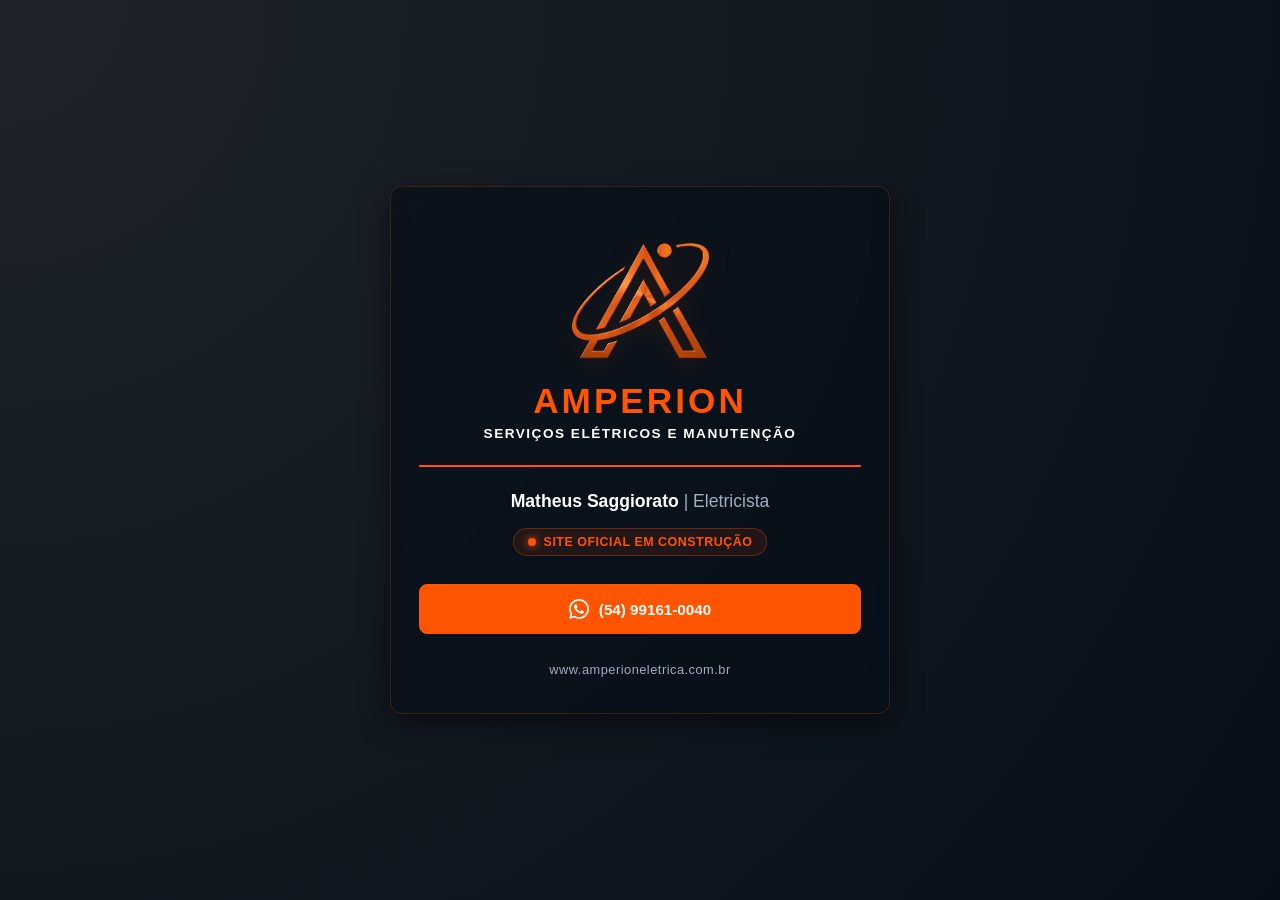
==== index.html @ 1100e110 "first commit" ====
<!DOCTYPE html>
<html lang="pt-BR">
<head>
  <meta charset="UTF-8">
  <meta name="viewport" content="width=device-width, initial-scale=1.0">
  <title>Amperion | Serviços Elétricos e Manutenção</title>
  
  <!-- SEO e Meta Tags -->
  <meta name="description" content="Amperion Serviços Elétricos e Manutenção. Atendimento residencial, predial e comercial por Matheus Saggiorato.">
  <meta property="og:title" content="Amperion Serviços Elétricos e Manutenção">
  <meta property="og:description" content="Site em desenvolvimento. Entre em contato diretamente pelo WhatsApp para orçamentos e atendimentos.">
  <meta property="og:type" content="website">
  <meta property="og:url" content="https://amperioneletrica.com.br">

  <!-- Prevenção de Cache -->
  <meta http-equiv="Cache-Control" content="no-cache, no-store, must-revalidate">
  <meta http-equiv="Pragma" content="no-cache">
  <meta http-equiv="Expires" content="0">

  <link rel="icon" href="assets/images/favicon.ico" type="image/x-icon">

  <style>
    :root {
      --primary-orange: #ff5500;
      --bg-gradient-start: #1f242a;
      --bg-gradient-end: #060f19;
      --text-white: #ffffff;
      --text-muted: #a0aec0;
      --card-border: rgba(255, 85, 0, 0.2);
    }

    * {
      box-sizing: border-box;
      margin: 0;
      padding: 0;
      font-family: -apple-system, BlinkMacSystemFont, "Segoe UI", Roboto, Helvetica, Arial, sans-serif;
    }

    body {
      background: radial-gradient(circle at 0% 0%, var(--bg-gradient-start), var(--bg-gradient-end));
      color: var(--text-white);
      min-height: 100vh;
      display: flex;
      justify-content: center;
      align-items: center;
      padding: 20px;
    }

    .card-container {
      width: 100%;
      max-width: 500px;
      background-color: rgba(6, 15, 25, 0.7);
      border: 1px solid var(--card-border);
      border-radius: 12px;
      padding: 36px 28px;
      text-align: center;
      box-shadow: 0 10px 30px rgba(0, 0, 0, 0.5);
      backdrop-filter: blur(8px);
    }

    /* Marca / Logotipo */
    .brand-header {
      display: flex;
      flex-direction: column;
      align-items: center;
    }

    .logo-img {
      max-width: 160px;
      width: 100%;
      height: auto;
      margin-bottom: 12px;
      filter: drop-shadow(0 4px 12px rgba(255, 85, 0, 0.15));
    }

    .brand-title {
      font-size: 2.2rem;
      font-weight: 800;
      color: var(--primary-orange);
      letter-spacing: 3px;
      line-height: 1.1;
    }

    .brand-subtitle {
      font-size: 0.85rem;
      font-weight: 700;
      color: var(--text-white);
      letter-spacing: 1.5px;
      margin-top: 6px;
    }

    /* Divisor */
    .divider {
      border: none;
      height: 2px;
      background-color: var(--primary-orange);
      margin: 24px 0;
    }

    /* Informações do Profissional */
    .engineer-name {
      font-size: 1.1rem;
      font-weight: 600;
      color: var(--text-white);
      margin-bottom: 16px;
    }

    .engineer-name .role {
      color: var(--text-muted);
      font-weight: 400;
    }

    /* Status Badge com Animação */
    .status-badge {
      display: inline-flex;
      align-items: center;
      gap: 8px;
      background-color: rgba(255, 85, 0, 0.1);
      border: 1px solid rgba(255, 85, 0, 0.3);
      color: var(--primary-orange);
      font-size: 0.78rem;
      font-weight: 600;
      padding: 6px 14px;
      border-radius: 20px;
      margin-bottom: 28px;
      text-transform: uppercase;
      letter-spacing: 0.5px;
    }

    .status-dot {
      width: 8px;
      height: 8px;
      background-color: var(--primary-orange);
      border-radius: 50%;
      box-shadow: 0 0 8px var(--primary-orange);
      animation: pulse 1.8s infinite;
    }

    @keyframes pulse {
      0% { opacity: 0.4; transform: scale(0.9); }
      50% { opacity: 1; transform: scale(1.2); }
      100% { opacity: 0.4; transform: scale(0.9); }
    }

    /* Botões de Ação */
    .actions {
      display: flex;
      flex-direction: column;
      gap: 12px;
    }

    .btn {
      display: flex;
      align-items: center;
      justify-content: center;
      gap: 10px;
      width: 100%;
      padding: 14px 16px;
      border-radius: 8px;
      font-size: 0.95rem;
      font-weight: 600;
      text-decoration: none;
      transition: transform 0.15s ease, background-color 0.2s ease, border-color 0.2s ease;
    }

    .btn:active {
      transform: scale(0.98);
    }

    .btn-whatsapp {
      background-color: var(--primary-orange);
      color: var(--text-white);
      border: 1px solid var(--primary-orange);
    }

    .btn-whatsapp:hover {
      background-color: #e04b00;
      border-color: #e04b00;
    }

    .btn-secondary {
      background-color: rgba(255, 255, 255, 0.05);
      color: var(--text-white);
      border: 1px solid rgba(255, 255, 255, 0.15);
    }

    .btn-secondary:hover {
      background-color: rgba(255, 255, 255, 0.1);
      border-color: rgba(255, 255, 255, 0.3);
    }

    /* Rodapé */
    footer {
      margin-top: 28px;
      font-size: 0.8rem;
      color: var(--text-muted);
      letter-spacing: 0.5px;
    }
  </style>
</head>
<body>

  <main class="card-container">
    <!-- Logotipo / Imagem da Marca -->
    <header class="brand-header">
      <img src="assets/images/logo-web.webp" alt="Amperion Serviços Elétricos e Manutenção" class="logo-img" onerror="this.style.display='none'">
      <h1 class="brand-title">AMPERION</h1>
      <p class="brand-subtitle">SERVIÇOS ELÉTRICOS E MANUTENÇÃO</p>
    </header>

    <hr class="divider">

    <!-- Informações do Profissional -->
    <section class="info-section">
      <p class="engineer-name">Matheus Saggiorato <span class="role">| Eletricista</span></p>
      
      <!-- Status Badge -->
      <div class="status-badge">
        <span class="status-dot"></span>
        Site oficial em construção
      </div>

      <!-- Botões de Ação Direta -->
      <div class="actions">
        <a href="https://wa.me/5554991610040?text=Ol%C3%A1!%20Vim%20pelo%20site%20e%20gostaria%20de%20solicitar%20um%20or%C3%A7amento." class="btn btn-whatsapp" target="_blank" rel="noopener noreferrer">
          <svg width="20" height="20" viewBox="0 0 24 24" fill="currentColor"><path d="M.057 24l1.687-6.163c-1.041-1.804-1.588-3.849-1.587-5.946.003-6.556 5.338-11.891 11.893-11.891 3.181.001 6.167 1.24 8.413 3.488 2.245 2.248 3.481 5.236 3.48 8.414-.003 6.557-5.338 11.892-11.893 11.892-1.99-.001-3.951-.5-5.688-1.448l-6.305 1.654zm6.597-3.807c1.676.995 3.276 1.591 5.392 1.592 5.448 0 9.886-4.434 9.889-9.885.002-5.462-4.415-9.89-9.881-9.892-5.452 0-9.887 4.434-9.889 9.884-.001 2.225.651 3.891 1.746 5.634l-.999 3.648 3.742-.981zm11.387-5.464c-.074-.124-.272-.198-.57-.347-.297-.149-1.758-.868-2.031-.967-.272-.099-.47-.149-.669.149-.198.297-.768.967-.941 1.165-.173.198-.347.223-.644.074-.297-.149-1.255-.462-2.39-1.475-.883-.788-1.48-1.761-1.653-2.059-.173-.297-.018-.458.13-.606.134-.133.297-.347.446-.521.151-.172.2-.296.3-.495.099-.198.05-.372-.025-.521-.075-.148-.669-1.611-.916-2.206-.242-.579-.487-.501-.669-.51l-.57-.01c-.198 0-.52.074-.792.372s-1.04 1.016-1.04 2.479 1.065 2.876 1.213 3.074c.149.198 2.095 3.2 5.076 4.487.709.306 1.263.489 1.694.626.712.226 1.36.194 1.872.118.571-.085 1.758-.719 2.006-1.413.248-.695.248-1.29.173-1.414z"/></svg>
          (54) 99161-0040
        </a>
      </div>
    </section>

    <!-- Rodapé -->
    <footer>
      <p>www.amperioneletrica.com.br</p>
    </footer>
  </main>

</body>
</html>
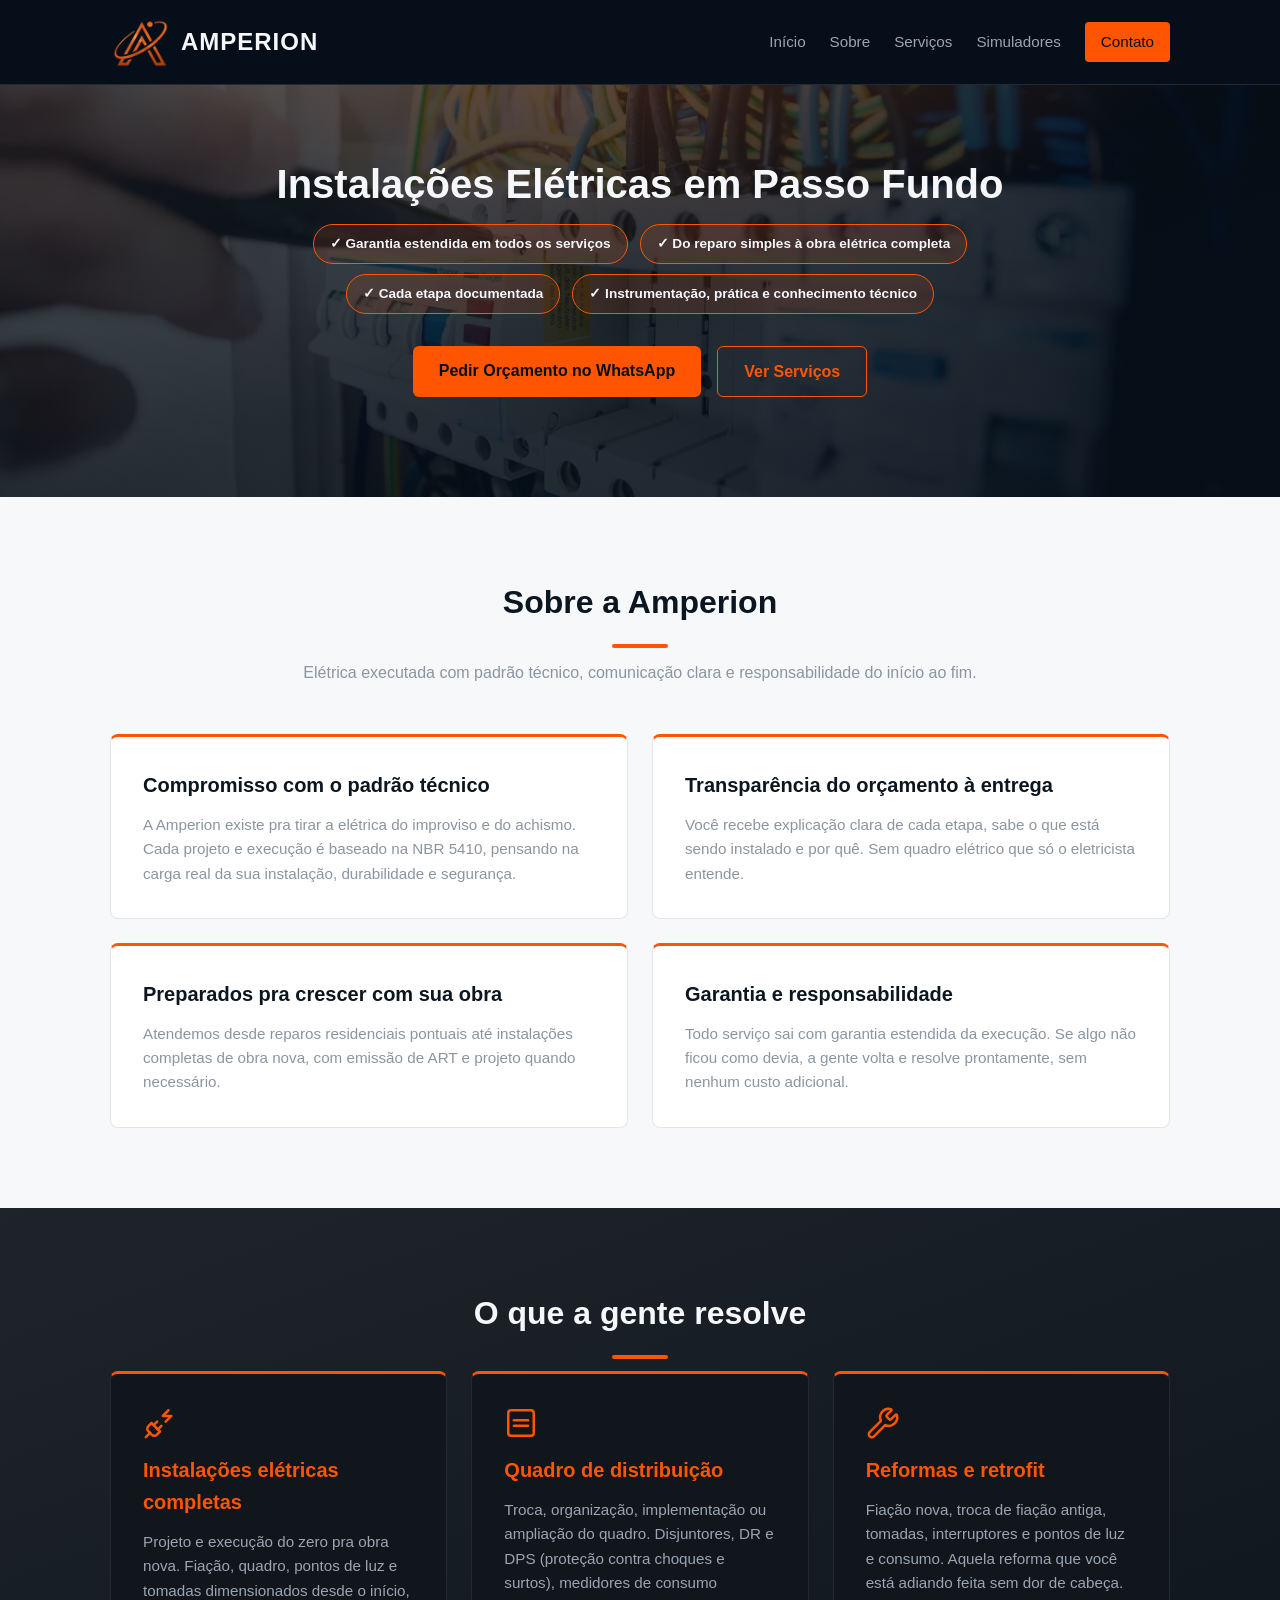
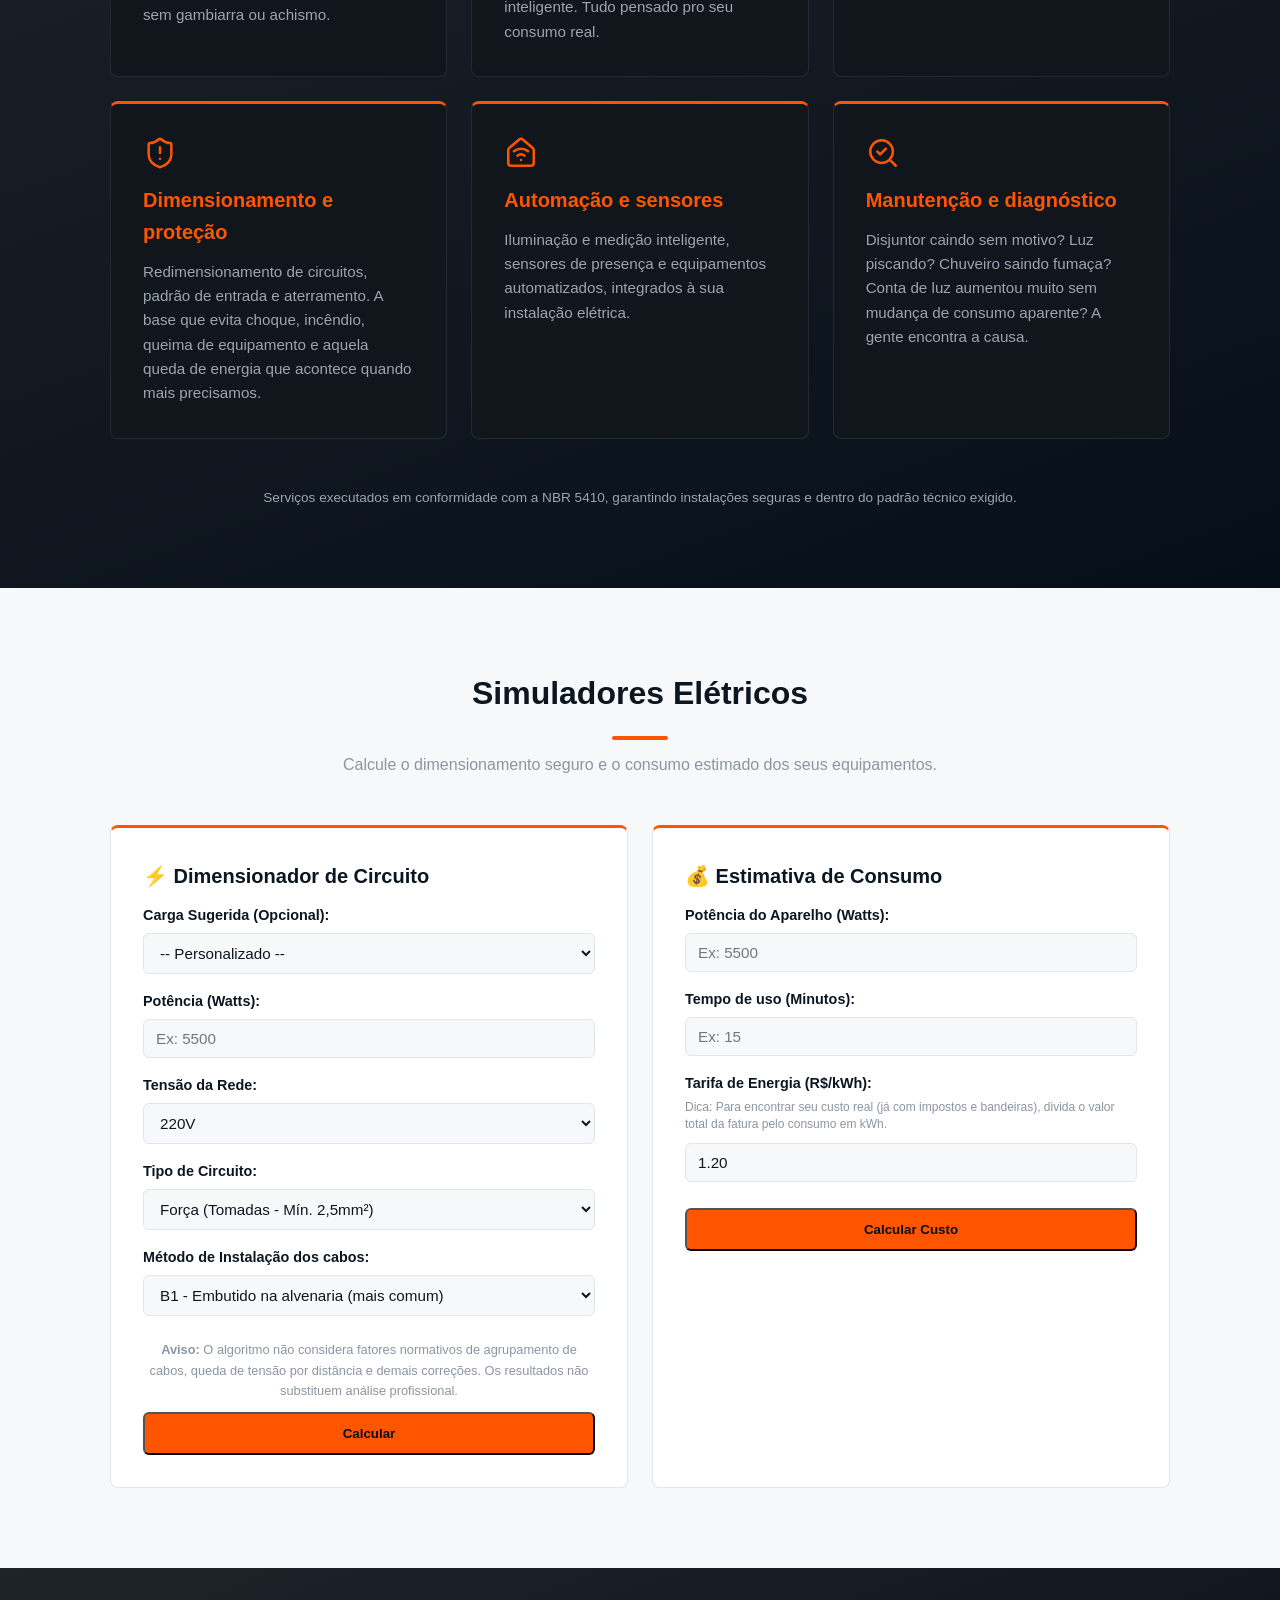
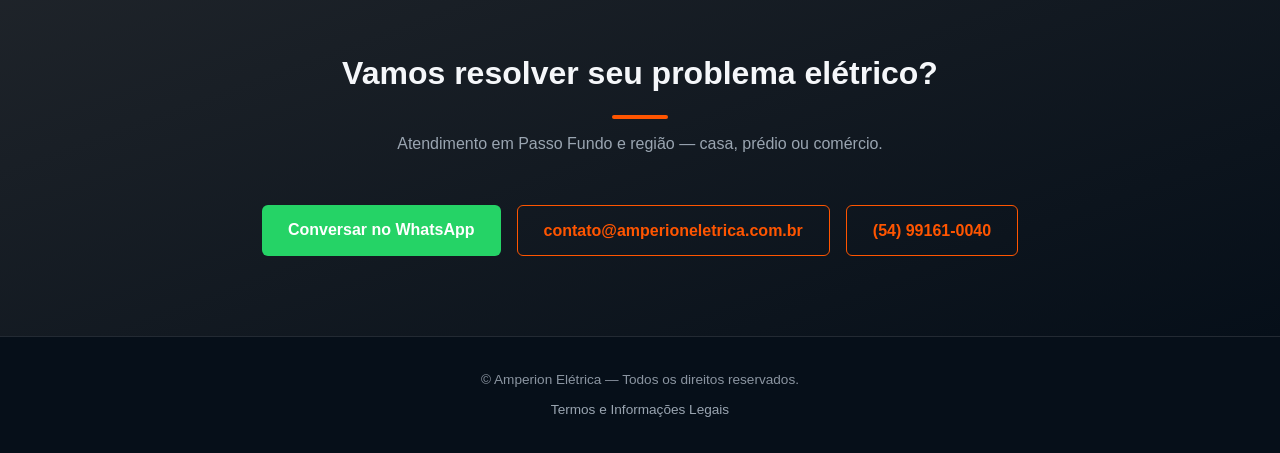
==== commit 5c0766c7: "first commit" ====
--- a/index.html
+++ b/index.html
@@ -1,239 +1,324 @@
 <!DOCTYPE html>
 <html lang="pt-BR">
+
 <head>
   <meta charset="UTF-8">
   <meta name="viewport" content="width=device-width, initial-scale=1.0">
-  <title>Amperion | Serviços Elétricos e Manutenção</title>
-  
-  <!-- SEO e Meta Tags -->
-  <meta name="description" content="Amperion Serviços Elétricos e Manutenção. Atendimento residencial, predial e comercial por Matheus Saggiorato.">
-  <meta property="og:title" content="Amperion Serviços Elétricos e Manutenção">
-  <meta property="og:description" content="Site em desenvolvimento. Entre em contato diretamente pelo WhatsApp para orçamentos e atendimentos.">
+  <title>Eletricista em Passo Fundo | Amperion Serviços Elétricos</title>
+
+  <meta name="description"
+    content="Elétrica residencial, predial e comercial em Passo Fundo. Do chuveiro que parou ao quadro que não para de desarmar — atendimento rápido e trabalho bem-feito.">
+  <meta property="og:title" content="Amperion Elétrica — Resolve seu problema elétrico">
+  <meta property="og:description"
+    content="Instalações, manutenção, quadros elétricos e reformas com atendimento claro, sem enrolação.">
   <meta property="og:type" content="website">
   <meta property="og:url" content="https://amperioneletrica.com.br">
-
-  <!-- Prevenção de Cache -->
-  <meta http-equiv="Cache-Control" content="no-cache, no-store, must-revalidate">
-  <meta http-equiv="Pragma" content="no-cache">
-  <meta http-equiv="Expires" content="0">
-
-  <link rel="icon" href="assets/images/favicon.ico" type="image/x-icon">
-
-  <style>
-    :root {
-      --primary-orange: #ff5500;
-      --bg-gradient-start: #1f242a;
-      --bg-gradient-end: #060f19;
-      --text-white: #ffffff;
-      --text-muted: #a0aec0;
-      --card-border: rgba(255, 85, 0, 0.2);
-    }
-
-    * {
-      box-sizing: border-box;
-      margin: 0;
-      padding: 0;
-      font-family: -apple-system, BlinkMacSystemFont, "Segoe UI", Roboto, Helvetica, Arial, sans-serif;
-    }
-
-    body {
-      background: radial-gradient(circle at 0% 0%, var(--bg-gradient-start), var(--bg-gradient-end));
-      color: var(--text-white);
-      min-height: 100vh;
-      display: flex;
-      justify-content: center;
-      align-items: center;
-      padding: 20px;
-    }
-
-    .card-container {
-      width: 100%;
-      max-width: 500px;
-      background-color: rgba(6, 15, 25, 0.7);
-      border: 1px solid var(--card-border);
-      border-radius: 12px;
-      padding: 36px 28px;
-      text-align: center;
-      box-shadow: 0 10px 30px rgba(0, 0, 0, 0.5);
-      backdrop-filter: blur(8px);
-    }
-
-    /* Marca / Logotipo */
-    .brand-header {
-      display: flex;
-      flex-direction: column;
-      align-items: center;
-    }
-
-    .logo-img {
-      max-width: 160px;
-      width: 100%;
-      height: auto;
-      margin-bottom: 12px;
-      filter: drop-shadow(0 4px 12px rgba(255, 85, 0, 0.15));
-    }
-
-    .brand-title {
-      font-size: 2.2rem;
-      font-weight: 800;
-      color: var(--primary-orange);
-      letter-spacing: 3px;
-      line-height: 1.1;
-    }
-
-    .brand-subtitle {
-      font-size: 0.85rem;
-      font-weight: 700;
-      color: var(--text-white);
-      letter-spacing: 1.5px;
-      margin-top: 6px;
-    }
-
-    /* Divisor */
-    .divider {
-      border: none;
-      height: 2px;
-      background-color: var(--primary-orange);
-      margin: 24px 0;
-    }
-
-    /* Informações do Profissional */
-    .engineer-name {
-      font-size: 1.1rem;
-      font-weight: 600;
-      color: var(--text-white);
-      margin-bottom: 16px;
-    }
-
-    .engineer-name .role {
-      color: var(--text-muted);
-      font-weight: 400;
-    }
-
-    /* Status Badge com Animação */
-    .status-badge {
-      display: inline-flex;
-      align-items: center;
-      gap: 8px;
-      background-color: rgba(255, 85, 0, 0.1);
-      border: 1px solid rgba(255, 85, 0, 0.3);
-      color: var(--primary-orange);
-      font-size: 0.78rem;
-      font-weight: 600;
-      padding: 6px 14px;
-      border-radius: 20px;
-      margin-bottom: 28px;
-      text-transform: uppercase;
-      letter-spacing: 0.5px;
-    }
-
-    .status-dot {
-      width: 8px;
-      height: 8px;
-      background-color: var(--primary-orange);
-      border-radius: 50%;
-      box-shadow: 0 0 8px var(--primary-orange);
-      animation: pulse 1.8s infinite;
-    }
-
-    @keyframes pulse {
-      0% { opacity: 0.4; transform: scale(0.9); }
-      50% { opacity: 1; transform: scale(1.2); }
-      100% { opacity: 0.4; transform: scale(0.9); }
-    }
-
-    /* Botões de Ação */
-    .actions {
-      display: flex;
-      flex-direction: column;
-      gap: 12px;
-    }
-
-    .btn {
-      display: flex;
-      align-items: center;
-      justify-content: center;
-      gap: 10px;
-      width: 100%;
-      padding: 14px 16px;
-      border-radius: 8px;
-      font-size: 0.95rem;
-      font-weight: 600;
-      text-decoration: none;
-      transition: transform 0.15s ease, background-color 0.2s ease, border-color 0.2s ease;
-    }
-
-    .btn:active {
-      transform: scale(0.98);
-    }
-
-    .btn-whatsapp {
-      background-color: var(--primary-orange);
-      color: var(--text-white);
-      border: 1px solid var(--primary-orange);
-    }
-
-    .btn-whatsapp:hover {
-      background-color: #e04b00;
-      border-color: #e04b00;
-    }
-
-    .btn-secondary {
-      background-color: rgba(255, 255, 255, 0.05);
-      color: var(--text-white);
-      border: 1px solid rgba(255, 255, 255, 0.15);
-    }
-
-    .btn-secondary:hover {
-      background-color: rgba(255, 255, 255, 0.1);
-      border-color: rgba(255, 255, 255, 0.3);
-    }
-
-    /* Rodapé */
-    footer {
-      margin-top: 28px;
-      font-size: 0.8rem;
-      color: var(--text-muted);
-      letter-spacing: 0.5px;
-    }
-  </style>
+  <meta property="og:image" content="https://amperioneletrica.com.br/assets/images/og-preview.webp">
+  <meta name="twitter:card" content="summary_large_image">
+
+  <link rel="icon" type="image/webp" href="assets/images/logo-web.webp">
+  <link rel="stylesheet" href="assets/css/style.css">
+  <link rel="stylesheet" href="assets/css/responsive.css">
+  <link rel="preload" as="image" href="assets/hero-quadro-eletrico.webp" fetchpriority="high">
+
+  <script type="application/ld+json">
+  {
+    "@context": "https://schema.org",
+    "@type": "Electrician",
+    "name": "Amperion Elétrica",
+    "telephone": "+5554991610040",
+    "email": "contato@amperioneletrica.com.br",
+    "areaServed": "Passo Fundo, RS",
+    "url": "https://amperioneletrica.com.br"
+  }
+  </script>
 </head>
+
 <body>
 
-  <main class="card-container">
-    <!-- Logotipo / Imagem da Marca -->
-    <header class="brand-header">
-      <img src="assets/images/logo-web.webp" alt="Amperion Serviços Elétricos e Manutenção" class="logo-img" onerror="this.style.display='none'">
-      <h1 class="brand-title">AMPERION</h1>
-      <p class="brand-subtitle">SERVIÇOS ELÉTRICOS E MANUTENÇÃO</p>
-    </header>
-
-    <hr class="divider">
-
-    <!-- Informações do Profissional -->
-    <section class="info-section">
-      <p class="engineer-name">Matheus Saggiorato <span class="role">| Eletricista</span></p>
-      
-      <!-- Status Badge -->
-      <div class="status-badge">
-        <span class="status-dot"></span>
-        Site oficial em construção
-      </div>
-
-      <!-- Botões de Ação Direta -->
-      <div class="actions">
-        <a href="https://wa.me/5554991610040?text=Ol%C3%A1!%20Vim%20pelo%20site%20e%20gostaria%20de%20solicitar%20um%20or%C3%A7amento." class="btn btn-whatsapp" target="_blank" rel="noopener noreferrer">
-          <svg width="20" height="20" viewBox="0 0 24 24" fill="currentColor"><path d="M.057 24l1.687-6.163c-1.041-1.804-1.588-3.849-1.587-5.946.003-6.556 5.338-11.891 11.893-11.891 3.181.001 6.167 1.24 8.413 3.488 2.245 2.248 3.481 5.236 3.48 8.414-.003 6.557-5.338 11.892-11.893 11.892-1.99-.001-3.951-.5-5.688-1.448l-6.305 1.654zm6.597-3.807c1.676.995 3.276 1.591 5.392 1.592 5.448 0 9.886-4.434 9.889-9.885.002-5.462-4.415-9.89-9.881-9.892-5.452 0-9.887 4.434-9.889 9.884-.001 2.225.651 3.891 1.746 5.634l-.999 3.648 3.742-.981zm11.387-5.464c-.074-.124-.272-.198-.57-.347-.297-.149-1.758-.868-2.031-.967-.272-.099-.47-.149-.669.149-.198.297-.768.967-.941 1.165-.173.198-.347.223-.644.074-.297-.149-1.255-.462-2.39-1.475-.883-.788-1.48-1.761-1.653-2.059-.173-.297-.018-.458.13-.606.134-.133.297-.347.446-.521.151-.172.2-.296.3-.495.099-.198.05-.372-.025-.521-.075-.148-.669-1.611-.916-2.206-.242-.579-.487-.501-.669-.51l-.57-.01c-.198 0-.52.074-.792.372s-1.04 1.016-1.04 2.479 1.065 2.876 1.213 3.074c.149.198 2.095 3.2 5.076 4.487.709.306 1.263.489 1.694.626.712.226 1.36.194 1.872.118.571-.085 1.758-.719 2.006-1.413.248-.695.248-1.29.173-1.414z"/></svg>
-          (54) 99161-0040
-        </a>
-      </div>
-    </section>
-
-    <!-- Rodapé -->
-    <footer>
-      <p>www.amperioneletrica.com.br</p>
-    </footer>
-  </main>
-
+  <header class="navbar">
+    <div class="nav-container">
+      <a href="#inicio" class="logo-link">
+        <img src="assets/images/logo-web.webp" alt="Amperion Elétrica Logo" class="nav-logo">
+        <span class="brand-name">AMPERION</span>
+      </a>
+      <button class="menu-toggle" id="menuToggle" aria-label="Abrir Menu">
+        <span class="bar"></span>
+        <span class="bar"></span>
+        <span class="bar"></span>
+      </button>
+      <nav class="nav-menu" id="navMenu">
+        <a href="#inicio">Início</a>
+        <a href="#sobre">Sobre</a>
+        <a href="#servicos">Serviços</a>
+        <!--<a href="#portfolio">Portfólio</a>-->
+        <a href="#simuladores">Simuladores</a>
+        <a href="#contato" class="btn-nav">Contato</a>
+      </nav>
+    </div>
+  </header>
+
+  <section id="inicio" class="hero">
+    <div class="hero-content">
+      <h1>Instalações Elétricas em Passo Fundo</h1>
+      <ul class="hero-list">
+        <li>✓ Garantia estendida em todos os serviços</li>
+        <li>✓ Do reparo simples à obra elétrica completa</li>
+        <li>✓ Cada etapa documentada</li>
+        <li>✓ Instrumentação, prática e conhecimento técnico</li>
+      </ul>
+      <div class="hero-buttons">
+        <a href="https://wa.me/5554991610040?text=Ol%C3%A1!%20Gostaria%20de%20solicitar%20um%20or%C3%A7amento."
+          class="btn btn-primary" target="_blank" rel="noopener noreferrer">Pedir Orçamento no WhatsApp</a>
+        <a href="#servicos" class="btn btn-secondary">Ver Serviços</a>
+      </div>
+    </div>
+  </section>
+
+  <section id="sobre" class="section">
+    <div class="container">
+      <h2>Sobre a Amperion</h2>
+      <p class="section-subtitle">Elétrica executada com padrão técnico, comunicação clara e responsabilidade do
+        início ao fim.</p>
+      <div class="grid-2">
+        <div class="card-about">
+          <h3>Compromisso com o padrão técnico</h3>
+          <p>A Amperion existe pra tirar a elétrica do improviso e do achismo. Cada projeto e execução é baseado na NBR
+            5410,
+            pensando na carga real da sua instalação, durabilidade e segurança.
+          </p>
+        </div>
+        <div class="card-about">
+          <h3>Transparência do orçamento à entrega</h3>
+          <p>Você recebe explicação clara de cada etapa, sabe o que está sendo instalado e por quê. Sem quadro elétrico
+            que só o eletricista entende.</p>
+        </div>
+        <div class="card-about">
+          <h3>Preparados pra crescer com sua obra</h3>
+          <p>Atendemos desde reparos residenciais pontuais até instalações completas de obra nova, com emissão de ART e
+            projeto quando necessário.</p>
+        </div>
+        <div class="card-about">
+          <h3>Garantia e responsabilidade</h3>
+          <p>Todo serviço sai com garantia estendida da execução. Se algo não ficou como devia, a gente volta e resolve
+            prontamente, sem nenhum custo adicional.</p>
+        </div>
+      </div>
+    </div>
+  </section>
+
+  <section id="servicos" class="section section-dark">
+    <div class="container">
+      <h2>O que a gente resolve</h2>
+      <div class="grid-3">
+        <div class="card-service">
+          <svg xmlns="http://www.w3.org/2000/svg" width="24" height="24" viewBox="0 0 24 24" fill="none"
+            stroke="currentColor" stroke-width="2" stroke-linecap="round" stroke-linejoin="round"
+            class="lucide lucide-plug-zap">
+            <path d="M6.3 20.3a2.4 2.4 0 0 0 3.4 0L12 18l-6-6-2.3 2.3a2.4 2.4 0 0 0 0 3.4Z" />
+            <path d="m2 22 3-3" />
+            <path d="M7.5 13.5 10 11" />
+            <path d="M10.5 16.5 13 14" />
+            <path d="m18 3-4 4h6l-4 4" />
+          </svg>
+          <h3>Instalações elétricas completas</h3>
+          <p>Projeto e execução do zero pra obra nova. Fiação, quadro, pontos de luz e tomadas dimensionados desde
+            o início, sem gambiarra ou achismo.</p>
+        </div>
+        <div class="card-service">
+          <svg xmlns="http://www.w3.org/2000/svg" width="24" height="24" viewBox="0 0 24 24" fill="none"
+            stroke="currentColor" stroke-width="2" stroke-linecap="round" stroke-linejoin="round"
+            class="lucide lucide-square-equal">
+            <rect width="18" height="18" x="3" y="3" rx="2" />
+            <path d="M7 10h10" />
+            <path d="M7 14h10" />
+          </svg>
+          <h3>Quadro de distribuição</h3>
+          <p>Troca, organização, implementação ou ampliação do quadro. Disjuntores, DR e DPS (proteção contra choques e
+            surtos), medidores de consumo inteligente. Tudo pensado pro
+            seu consumo real.</p>
+        </div>
+        <div class="card-service">
+          <svg xmlns="http://www.w3.org/2000/svg" width="24" height="24" viewBox="0 0 24 24" fill="none"
+            stroke="currentColor" stroke-width="2" stroke-linecap="round" stroke-linejoin="round"
+            class="lucide lucide-wrench">
+            <path
+              d="M14.7 6.3a1 1 0 0 0 0 1.4l1.6 1.6a1 1 0 0 0 1.4 0l3.106-3.105c.32-.322.863-.22.983.218a6 6 0 0 1-8.259 7.057l-7.91 7.91a1 1 0 0 1-2.999-3l7.91-7.91a6 6 0 0 1 7.057-8.259c.438.12.54.662.219.984z" />
+          </svg>
+          <h3>Reformas e retrofit</h3>
+          <p>Fiação nova, troca de fiação antiga, tomadas, interruptores e pontos de luz e consumo. Aquela reforma que
+            você
+            está adiando feita sem dor de cabeça.</p>
+        </div>
+        <div class="card-service">
+          <svg xmlns="http://www.w3.org/2000/svg" width="24" height="24" viewBox="0 0 24 24" fill="none"
+            stroke="currentColor" stroke-width="2" stroke-linecap="round" stroke-linejoin="round"
+            class="lucide lucide-shield-alert">
+            <path
+              d="M20 13c0 5-3.5 7.5-7.66 8.95a1 1 0 0 1-.67-.01C7.5 20.5 4 18 4 13V6a1 1 0 0 1 1-1c2 0 4.5-1.2 6.24-2.72a1.17 1.17 0 0 1 1.52 0C14.51 3.81 17 5 19 5a1 1 0 0 1 1 1z" />
+            <path d="M12 8v4" />
+            <path d="M12 16h.01" />
+          </svg>
+          <h3>Dimensionamento e proteção</h3>
+          <p>Redimensionamento de circuitos, padrão de entrada e aterramento. A base que evita choque,
+            incêndio, queima de equipamento e aquela queda de energia que acontece quando mais precisamos.</p>
+        </div>
+        <div class="card-service">
+          <svg xmlns="http://www.w3.org/2000/svg" width="24" height="24" viewBox="0 0 24 24" fill="none"
+            stroke="currentColor" stroke-width="2" stroke-linecap="round" stroke-linejoin="round"
+            class="lucide lucide-house-wifi">
+            <path d="M9.5 13.866a4 4 0 0 1 5 .01" />
+            <path d="M12 17h.01" />
+            <path
+              d="M3 10a2 2 0 0 1 .709-1.528l7-6a2 2 0 0 1 2.582 0l7 6A2 2 0 0 1 21 10v9a2 2 0 0 1-2 2H5a2 2 0 0 1-2-2z" />
+            <path d="M7 10.754a8 8 0 0 1 10 0" />
+          </svg>
+          <h3>Automação e sensores</h3>
+          <p>Iluminação e medição inteligente, sensores de presença e equipamentos automatizados, integrados à sua
+            instalação elétrica.</p>
+        </div>
+        <div class="card-service">
+          <svg xmlns="http://www.w3.org/2000/svg" width="24" height="24" viewBox="0 0 24 24" fill="none"
+            stroke="currentColor" stroke-width="2" stroke-linecap="round" stroke-linejoin="round"
+            class="lucide lucide-search-check">
+            <path d="m8 11 2 2 4-4" />
+            <circle cx="11" cy="11" r="8" />
+            <path d="m21 21-4.3-4.3" />
+          </svg>
+          <h3>Manutenção e diagnóstico</h3>
+          <p>Disjuntor caindo sem motivo? Luz piscando? Chuveiro saindo fumaça? Conta de luz aumentou muito sem mudança
+            de consumo aparente? A gente encontra a causa.</p>
+        </div>
+      </div>
+      <p class="section-subtitle" style="margin-top: 48px; margin-bottom: 0; font-size: 0.85rem;">Serviços
+        executados em conformidade com a NBR 5410, garantindo instalações seguras e dentro do padrão técnico
+        exigido.</p>
+    </div>
+  </section>
+
+  <section id="simuladores" class="section">
+    <div class="container">
+      <h2>Simuladores Elétricos</h2>
+      <p class="section-subtitle">Calcule o dimensionamento seguro e o consumo estimado dos seus
+        equipamentos.</p>
+
+      <div class="grid-2">
+        <!-- Ferramenta 1: Dimensionador -->
+        <div class="card-service">
+          <h3><span class="icon">⚡</span> Dimensionador de Circuito</h3>
+
+          <div class="form-group">
+            <label for="carga-exemplo">Carga Sugerida (Opcional):</label>
+            <select id="carga-exemplo" onchange="preencherPotencia()">
+              <option value="">-- Personalizado --</option>
+              <option value="7500" data-tipo="forca">Chuveiro Elétrico Potente (7500W)</option>
+              <option value="5500" data-tipo="forca">Chuveiro Elétrico Médio (5500W)</option>
+              <option value="1750" data-tipo="forca">Lava Louças 12 Serviços (1750W)</option>
+              <option value="1600" data-tipo="forca">Micro-ondas / Forno Elétrico (1600W)</option>
+              <option value="1200" data-tipo="forca">Ar Condicionado 12k BTU (1200W)</option>
+              <option value="150" data-tipo="forca">Geladeira Inverter 450l (150w)</option>
+              <option value="24" data-tipo="iluminacao">Luminária Led 30x30cm (24W)</option>
+            </select>
+          </div>
+
+          <div class="form-group">
+            <label for="potencia-dim">Potência (Watts):</label>
+            <input type="number" id="potencia-dim" placeholder="Ex: 5500">
+          </div>
+
+          <div class="form-group">
+            <label for="tensao-dim">Tensão da Rede:</label>
+            <select id="tensao-dim">
+              <option value="220">220V</option>
+              <option value="127">127V</option>
+            </select>
+          </div>
+
+          <div class="form-group">
+            <label for="tipo-circuito">Tipo de Circuito:</label>
+            <select id="tipo-circuito">
+              <option value="forca">Força (Tomadas - Mín. 2,5mm²)</option>
+              <option value="iluminacao">Iluminação (Mín. 1,5mm²)</option>
+            </select>
+          </div>
+
+          <div class="form-group">
+            <label for="metodo-inst">Método de Instalação dos cabos:</label>
+            <select id="metodo-inst">
+              <option value="B1">B1 - Embutido na alvenaria (mais comum)</option>
+              <option value="A1">A1 - Embutido em parede de drywall </option>
+              <option value="C">C - Cabo aparente</option>
+            </select>
+          </div>
+
+          <p style="font-size: 0.8rem; color: var(--text-muted); text-align: center; margin-top: 24px;">
+            <strong>Aviso:</strong> O algoritmo não considera
+            fatores normativos de agrupamento de cabos, queda de tensão por distância e demais correções. Os
+            resultados não substituem análise profissional.
+          </p>
+
+          <button onclick="calcularDimensionamento()" class="btn btn-primary"
+            style="width: 100%; margin-top: 10px;">Calcular</button>
+
+          <div id="resultado-dim" class="resultado-box"></div>
+        </div>
+
+        <!-- Ferramenta 2: Consumo -->
+        <div class="card-service">
+          <h3><span class="icon">💰</span> Estimativa de Consumo</h3>
+
+          <div class="form-group">
+            <label for="potencia-cons">Potência do Aparelho (Watts):</label>
+            <input type="number" id="potencia-cons" placeholder="Ex: 5500">
+          </div>
+
+          <div class="form-group">
+            <label for="tempo-uso">Tempo de uso (Minutos):</label>
+            <input type="number" id="tempo-uso" placeholder="Ex: 15">
+          </div>
+
+          <div class="form-group">
+            <label for="tarifa-kwh" style="margin-bottom: 4px;">Tarifa de Energia (R$/kWh):</label>
+            <p
+              style="font-size: 0.75rem; color: var(--text-muted); margin-top: 0; margin-bottom: 10px; line-height: 1.4; text-align: left;">
+              Dica: Para encontrar seu custo real (já com impostos e bandeiras), divida o valor total da fatura pelo
+              consumo em kWh.
+            </p>
+            <input type="number" id="tarifa-kwh" placeholder="Ex: 1.20" step="0.01" value="1.20">
+          </div>
+
+          <button onclick="calcularConsumo()" class="btn btn-primary" style="width: 100%; margin-top: 10px;">Calcular
+            Custo</button>
+
+          <div id="resultado-cons" class="resultado-box"></div>
+
+        </div>
+      </div>
+    </div>
+  </section>
+
+  <section id="contato" class="section section-dark">
+    <div class="container text-center">
+      <h2>Vamos resolver seu problema elétrico?</h2>
+      <p class="section-subtitle">Atendimento em Passo Fundo e região — casa, prédio ou comércio.</p>
+      <div class="contact-links">
+        <a href="https://wa.me/5554991610040?text=Ol%C3%A1!%20Preciso%20de%20atendimento%20el%C3%A9trico."
+          class="btn btn-whatsapp" target="_blank" rel="noopener noreferrer">Conversar no WhatsApp</a>
+        <a href="mailto:contato@amperioneletrica.com.br?subject=Solicita%C3%A7%C3%A3o%20de%20Or%C3%A7amento&body=Ol%C3%A1%2C%20gostaria%20de%20solicitar%20um%20or%C3%A7amento."
+          class="btn btn-secondary">contato@amperioneletrica.com.br</a>
+        <a href="tel:5554991610040" class="btn btn-secondary">(54) 99161-0040</a>
+      </div>
+    </div>
+  </section>
+
+  <footer>
+    <div class="container text-center">
+      <p>© Amperion Elétrica — Todos os direitos reservados.</p>
+      <p class="footer-terms"><a href="termos.html">Termos e Informações Legais</a></p>
+    </div>
+  </footer>
+
+  <script src="assets/js/main.js"></script>
 </body>
+
 </html>
--- a/assets/css/style.css
+++ b/assets/css/style.css
@@ -0,0 +1,539 @@
+:root {
+  /* Marca */
+  --primary: #ff5500;
+  --primary-hover: #ff6a1f;
+  /* mais claro no hover sobre fundo escuro — reforça o brilho */
+  --primary-press: #e04a00;
+  /* mais escuro, estado pressionado */
+  --on-primary: #060f19;
+  /* texto sobre laranja: contraste muito mais alto que branco sobre laranja */
+
+  --whatsapp: #25d366;
+  --whatsapp-hover: #1eb958;
+
+  /* Fundo escuro / degradê */
+  --bg-dark: #060f19;
+  --bg-gradient-start: #1f242a;
+  --bg-gradient-end: #060f19;
+  --bg-dark-gradient: linear-gradient(160deg, var(--bg-gradient-start) 0%, var(--bg-gradient-end) 100%);
+  --bg-card-dark: #11161d;
+
+  --bg-light: #f7f8fa;
+
+  /* Texto */
+  --text-dark: #0c1620;
+  --text-light: #f5f7fa;
+  --text-muted: #8b95a1;
+  --text-muted-dark-bg: #9aa5b1;
+
+  --border: #232a33;
+  --border-light: #e2e5e9;
+
+  --font-main: -apple-system, BlinkMacSystemFont, "Segoe UI", Roboto, Helvetica, Arial, sans-serif;
+}
+
+* {
+  box-sizing: border-box;
+  margin: 0;
+  padding: 0;
+  scroll-behavior: smooth;
+  font-family: var(--font-main);
+}
+
+body {
+  background-color: var(--bg-light);
+  color: var(--text-dark);
+  line-height: 1.6;
+}
+
+.container {
+  width: 100%;
+  max-width: 1100px;
+  margin: 0 auto;
+  padding: 0 20px;
+}
+
+.text-center {
+  text-align: center;
+}
+
+/* Navbar */
+.navbar {
+  position: fixed;
+  top: 0;
+  width: 100%;
+  background-color: var(--bg-dark);
+  border-bottom: 1px solid var(--border);
+  z-index: 1000;
+}
+
+.nav-container {
+  max-width: 1100px;
+  margin: 0 auto;
+  padding: 14px 20px;
+  display: flex;
+  justify-content: space-between;
+  align-items: center;
+}
+
+.logo-link {
+  display: flex;
+  align-items: center;
+  gap: 10px;
+  text-decoration: none;
+}
+
+.nav-logo {
+  height: 56px;
+  width: auto;
+}
+
+.brand-name {
+  color: var(--text-light);
+  font-weight: 800;
+  font-size: 1.5rem;
+  letter-spacing: 1px;
+}
+
+.brand-name span {
+  color: var(--primary);
+}
+
+.nav-menu {
+  display: flex;
+  align-items: center;
+  gap: 24px;
+}
+
+.nav-menu a {
+  color: var(--text-muted-dark-bg);
+  text-decoration: none;
+  font-size: 0.95rem;
+  font-weight: 500;
+  transition: color 0.2s;
+  position: relative;
+}
+
+.nav-menu a:hover {
+  color: var(--primary);
+}
+
+.menu-toggle {
+  display: none;
+  background: none;
+  border: none;
+  cursor: pointer;
+  flex-direction: column;
+  gap: 5px;
+}
+
+.menu-toggle .bar {
+  width: 25px;
+  height: 3px;
+  background-color: var(--primary);
+  border-radius: 2px;
+}
+
+.btn {
+  display: inline-block;
+  padding: 12px 26px;
+  border-radius: 6px;
+  font-weight: 700;
+  text-decoration: none;
+  transition: background-color 0.2s, transform 0.1s, box-shadow 0.2s;
+  cursor: pointer;
+}
+
+.btn:active {
+  transform: scale(0.98);
+}
+
+.btn-primary {
+  background-color: var(--primary);
+  color: var(--on-primary);
+  /* Substitua o seu box-shadow atual por esta linha de animação */
+  animation: pulso-botao 1.5s infinite cubic-bezier(0.66, 0, 0, 1);
+}
+
+/* Adicione este bloco no final do seu arquivo CSS */
+@keyframes pulso-botao {
+  0% {
+    box-shadow: 0 0 0 0 rgba(255, 85, 0, 0.6);
+  }
+
+  70% {
+    box-shadow: 0 0 0 12px rgba(255, 85, 0, 0);
+  }
+
+  100% {
+    box-shadow: 0 0 0 0 rgba(255, 85, 0, 0);
+  }
+}
+
+.btn-primary:hover {
+  background-color: var(--primary-hover);
+  box-shadow: 0 6px 20px rgba(255, 85, 0, 0.35);
+}
+
+.btn-secondary {
+  background-color: transparent;
+  color: var(--primary);
+  border: 1.5px solid var(--primary);
+}
+
+.btn-secondary:hover {
+  background-color: var(--primary);
+  color: var(--on-primary);
+}
+
+.btn-whatsapp {
+  background-color: var(--whatsapp);
+  color: #ffffff;
+}
+
+.btn-whatsapp:hover {
+  background-color: var(--whatsapp-hover);
+}
+
+.btn-nav {
+  background-color: var(--primary);
+  color: var(--on-primary) !important;
+  padding: 8px 16px;
+  border-radius: 4px;
+}
+
+.btn-nav:hover {
+  background-color: var(--primary-hover);
+}
+
+.hero {
+  background:
+    radial-gradient(ellipse 900px 500px at 50% -10%, rgba(255, 85, 0, 0.25), transparent 65%),
+    linear-gradient(160deg, rgba(31, 36, 42, 0.75) 0%, rgba(6, 15, 25, 0.85) 55%, rgba(6, 15, 25, 0.92) 100%),
+    url("/assets/images/hero-image.webp");
+  background-size: cover;
+  background-position: center 55%;
+  background-repeat: no-repeat;
+  color: var(--text-light);
+  padding: 160px 20px 100px;
+  text-align: center;
+}
+
+.hero-content {
+  max-width: 800px;
+  margin: 0 auto;
+}
+
+.hero h1 {
+  font-size: 2.5rem;
+  font-weight: 800;
+  margin-bottom: 16px;
+  line-height: 1.2;
+}
+
+.hero h1 em {
+  color: var(--primary);
+  font-style: normal;
+}
+
+.hero p {
+  font-size: 1.15rem;
+  color: var(--text-muted-dark-bg);
+  margin-bottom: 32px;
+}
+
+.hero-buttons {
+  display: flex;
+  gap: 16px;
+  justify-content: center;
+  flex-wrap: wrap;
+}
+
+.hero-list {
+  display: flex;
+  flex-wrap: wrap;
+  justify-content: center;
+  gap: 10px 12px;
+  list-style: none;
+  padding: 0;
+  margin: 0 auto 32px;
+  max-width: 700px;
+}
+
+.hero-list li {
+  color: var(--text-light);
+  font-size: 0.85rem;
+  font-weight: 600;
+  background-color: rgba(255, 85, 0, 0.12);
+  border: 1px solid var(--primary);
+  padding: 8px 16px;
+  border-radius: 20px;
+  white-space: nowrap;
+}
+
+/* Sections */
+.section {
+  padding: 80px 0;
+}
+
+.section-dark {
+  background: var(--bg-dark-gradient);
+  color: var(--text-light);
+}
+
+.section h2 {
+  font-size: 2rem;
+  margin-bottom: 12px;
+  text-align: center;
+}
+
+.section-dark h2 {
+  color: var(--text-light);
+}
+
+.section-subtitle {
+  text-align: center;
+  color: var(--text-muted);
+  margin-bottom: 48px;
+}
+
+.section-dark .section-subtitle {
+  color: var(--text-muted-dark-bg);
+}
+
+.section h2::after {
+  content: "";
+  display: block;
+  width: 56px;
+  height: 4px;
+  background-color: var(--primary);
+  margin: 16px auto 0;
+  border-radius: 2px;
+}
+
+.form-group {
+  margin-bottom: 16px;
+  text-align: left;
+}
+
+.form-group label {
+  display: block;
+  font-size: 0.9rem;
+  color: var(--text-dark);
+  margin-bottom: 6px;
+  font-weight: 600;
+}
+
+/* Suporte para versão em tema escuro caso aplique .section-dark */
+.section-dark .form-group label {
+  color: var(--text-light);
+}
+
+.form-group input,
+.form-group select {
+  width: 100%;
+  padding: 10px 12px;
+  border: 1px solid var(--border-light);
+  border-radius: 6px;
+  font-size: 0.95rem;
+  background-color: var(--bg-light);
+  color: var(--text-dark);
+  font-family: var(--font-main);
+  transition: border-color 0.2s, box-shadow 0.2s;
+}
+
+.section-dark .form-group input,
+.section-dark .form-group select {
+  background-color: var(--bg-dark);
+  border-color: var(--border);
+  color: var(--text-light);
+}
+
+.form-group input:focus,
+.form-group select:focus {
+  outline: none;
+  border-color: var(--primary);
+  box-shadow: 0 0 0 3px rgba(255, 85, 0, 0.15);
+}
+
+.resultado-box {
+  margin-top: 20px;
+  display: none;
+  padding: 16px;
+  background-color: rgba(255, 85, 0, 0.08);
+  /* Fundo levemente alaranjado */
+  border-left: 4px solid var(--primary);
+  border-radius: 4px;
+  font-size: 0.95rem;
+  color: var(--text-dark);
+  line-height: 1.6;
+}
+
+.section-dark .resultado-box {
+  color: var(--text-light);
+}
+
+.resultado-box strong {
+  color: var(--primary);
+}
+
+.grid-2 {
+  display: grid;
+  grid-template-columns: repeat(2, 1fr);
+  gap: 24px;
+}
+
+@media (max-width: 640px) {
+  .grid-2 {
+    grid-template-columns: 1fr;
+  }
+}
+
+.grid-3 {
+  display: grid;
+  grid-template-columns: repeat(auto-fit, minmax(280px, 1fr));
+  gap: 24px;
+}
+
+.card-about,
+.card-portfolio {
+  background-color: #ffffff;
+  padding: 32px;
+  border-radius: 8px;
+  border: 1px solid var(--border-light);
+  border-top: 3px solid var(--primary);
+}
+
+.card-service {
+  background-color: #ffffff;
+  padding: 32px;
+  border-radius: 8px;
+  border: 1px solid var(--border-light);
+  border-top: 3px solid var(--primary);
+  transition: transform 0.2s, box-shadow 0.2s;
+}
+
+.card-service:hover {
+  transform: translateY(-4px);
+  box-shadow: 0 10px 24px rgba(255, 85, 0, 0.18);
+}
+
+.section-dark .card-service {
+  background-color: var(--bg-card-dark);
+  border-color: var(--border);
+  border-top: 3px solid var(--primary);
+}
+
+.card-service svg.lucide {
+  width: 34px;
+  height: 34px;
+  stroke-width: 1.75;
+  color: var(--primary);
+  margin-bottom: 14px;
+  display: block;
+}
+
+.card-service h3,
+.card-about h3 {
+  margin-bottom: 12px;
+  font-size: 1.25rem;
+}
+
+.section-dark .card-service h3 {
+  color: var(--primary);
+}
+
+.card-service p,
+.card-about p {
+  color: var(--text-muted);
+  font-size: 0.95rem;
+}
+
+.section-dark .card-service p {
+  color: var(--text-muted-dark-bg);
+}
+
+/* Números / estatísticas em destaque — o laranja funciona muito bem aqui sobre o fundo escuro */
+.stat-number {
+  color: var(--primary);
+  font-size: 2.5rem;
+  font-weight: 800;
+  line-height: 1;
+}
+
+.stat-label {
+  color: var(--text-muted-dark-bg);
+  font-size: 0.9rem;
+  margin-top: 6px;
+}
+
+/* Galeria */
+.card-portfolio {
+  padding: 0;
+  overflow: hidden;
+  position: relative;
+  border-top: none;
+}
+
+.card-portfolio img {
+  width: 100%;
+  height: 260px;
+  object-fit: cover;
+  display: block;
+}
+
+.card-portfolio h4 {
+  padding: 16px;
+  font-size: 1rem;
+  text-align: center;
+  border-top: 3px solid var(--primary);
+}
+
+.portfolio-tag {
+  position: absolute;
+  top: 12px;
+  left: 12px;
+  padding: 4px 12px;
+  border-radius: 4px;
+  font-size: 0.75rem;
+  font-weight: 700;
+  color: #ffffff;
+}
+
+/* Antes/depois mantidos em vermelho/verde semânticos — trocar por laranja tiraria a
+   clareza do contraste "antes vs depois", que é informação, não decoração */
+.text-before {
+  background-color: #ef4444;
+}
+
+.text-after {
+  background-color: #10b981;
+}
+
+.contact-links {
+  display: flex;
+  gap: 16px;
+  justify-content: center;
+  flex-wrap: wrap;
+  margin-top: 24px;
+}
+
+/* Footer */
+footer {
+  background-color: var(--bg-gradient-end);
+  color: var(--text-muted);
+  padding: 32px 0;
+  font-size: 0.85rem;
+  border-top: 1px solid var(--border);
+}
+
+.footer-terms a {
+  color: var(--text-muted-dark-bg);
+  text-decoration: none;
+  margin-top: 8px;
+  display: inline-block;
+}
+
+.footer-terms a:hover {
+  color: var(--primary);
+}
--- a/assets/css/responsive.css
+++ b/assets/css/responsive.css
@@ -0,0 +1,22 @@
+@media (max-width: 768px) {
+  .menu-toggle { display: flex; }
+  
+  .nav-menu {
+    display: none;
+    position: absolute;
+    top: 100%;
+    left: 0;
+    width: 100%;
+    background-color: var(--bg-dark);
+    flex-direction: column;
+    padding: 20px 0;
+    border-bottom: 1px solid var(--border);
+  }
+
+  .nav-menu.active { display: flex; }
+  .hero h1 { font-size: 1.875rem; }
+  .hero p { font-size: 1rem; }
+  .hero-buttons { flex-direction: column; }
+  .hero-buttons .btn { width: 100%; text-align: center; }
+  .section { padding: 50px 0; }
+}
